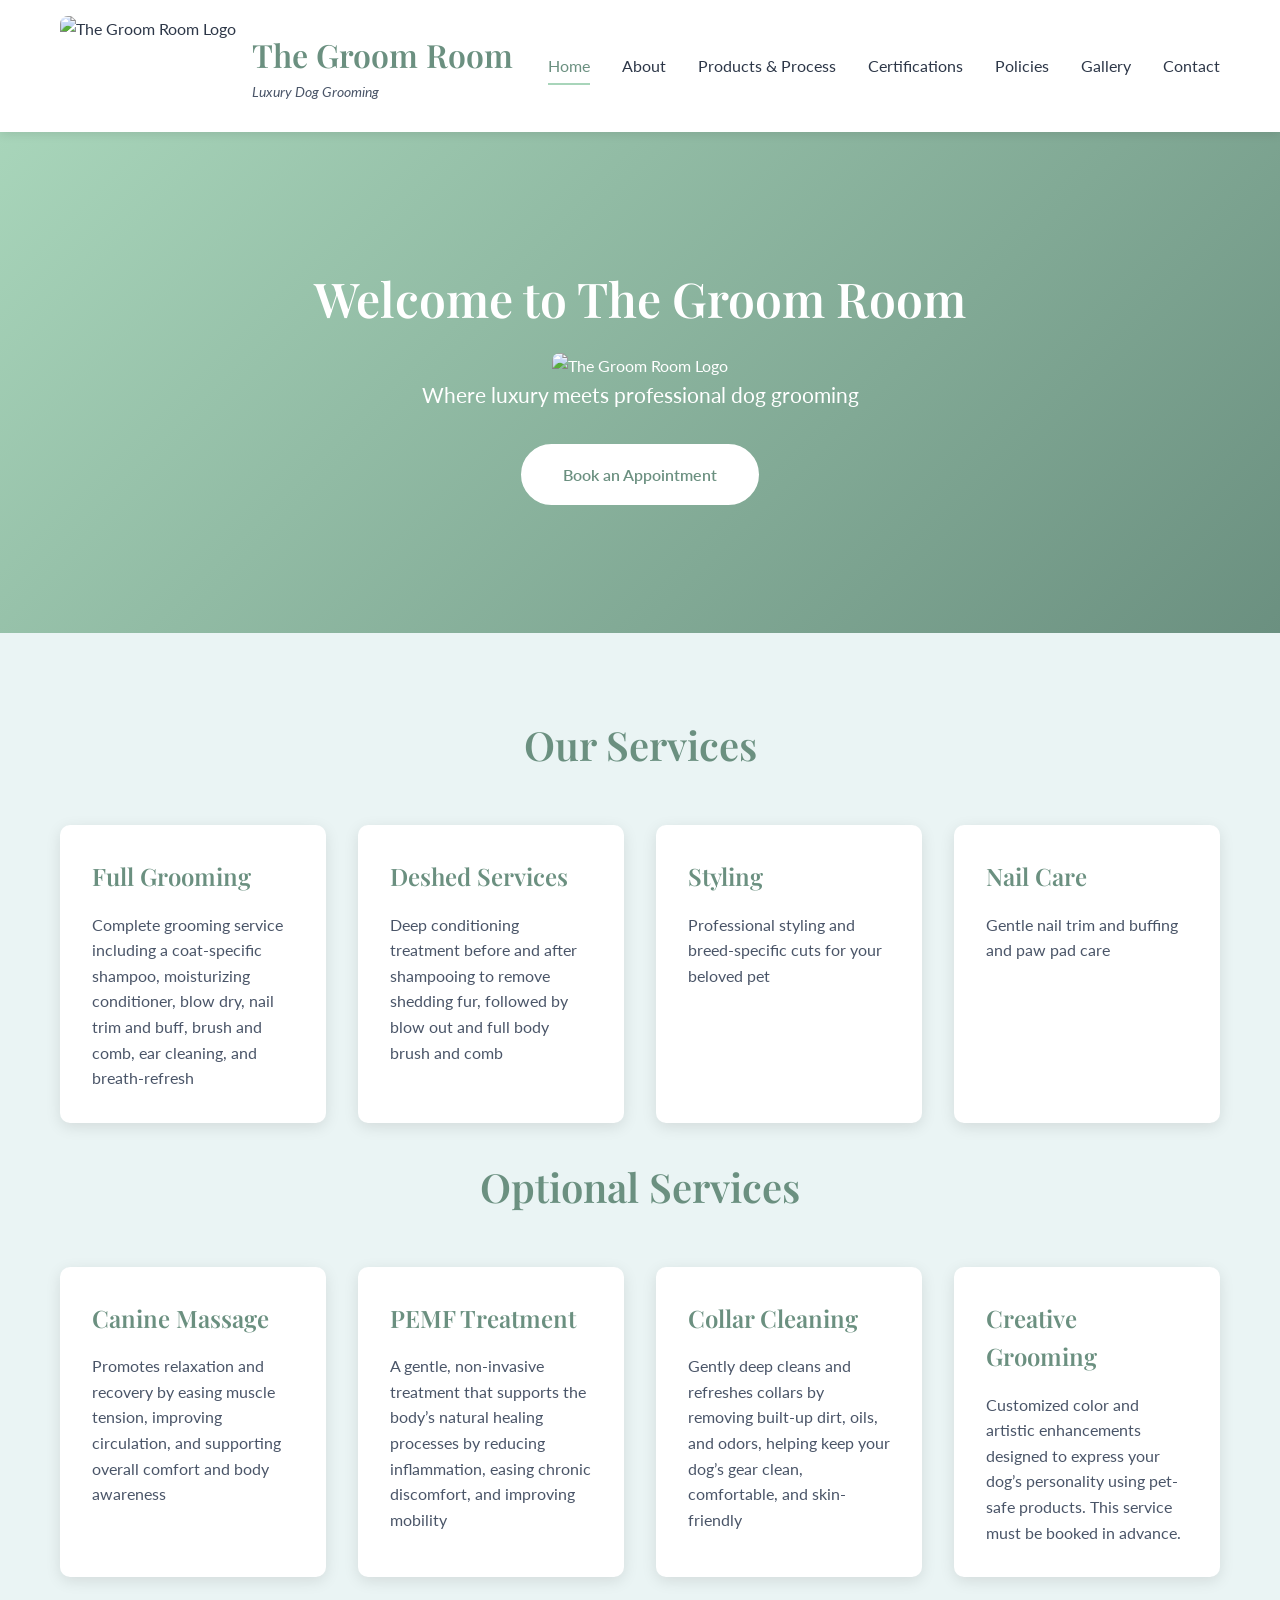
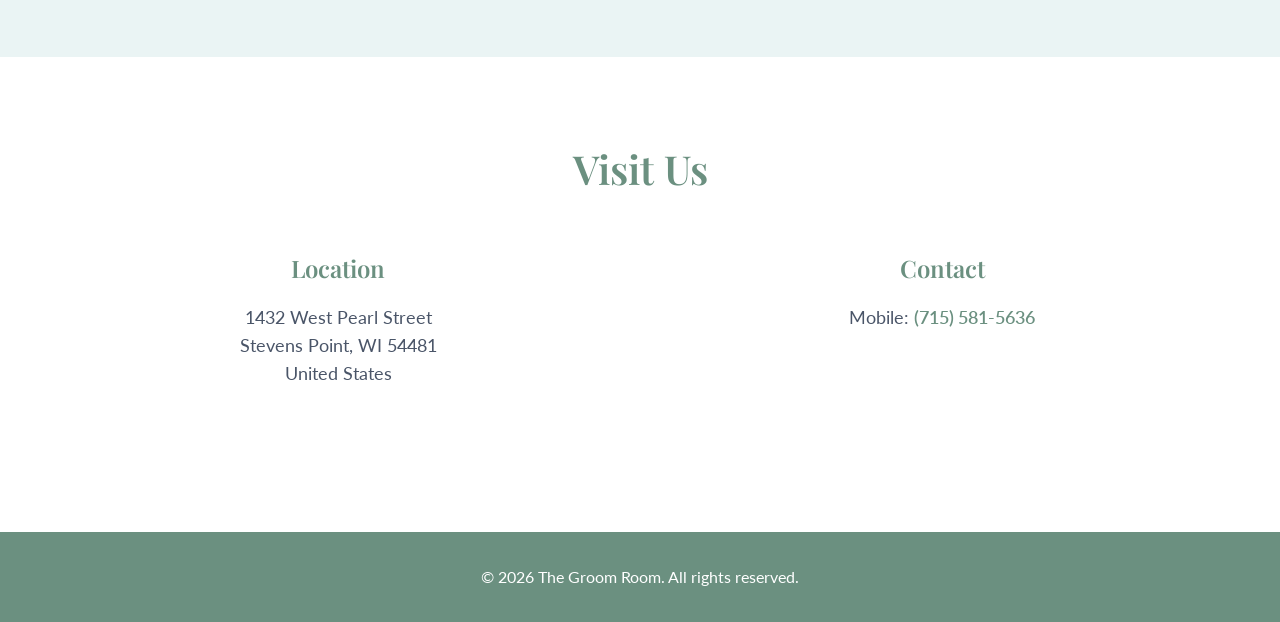
==== index.html @ 01d76e3a "Add files via upload" ====
<!DOCTYPE html>
<html lang="en">
<head>
    <meta charset="UTF-8">
    <meta name="viewport" content="width=device-width, initial-scale=1.0">
    <title>The Groom Room - Luxury Dog Grooming</title>
    <link rel="stylesheet" href="styles.css">
    <link href="https://fonts.googleapis.com/css2?family=Playfair+Display:wght@400;600;700&family=Lato:wght@300;400;700&display=swap" rel="stylesheet">
</head>
<body>
    <header>
        <div class="container">
            <div class="logo">
                <img src="Photos/Logo.jpg" alt="The Groom Room Logo" class="logo-img">
                <div class="logo-text">
                    <h1>The Groom Room</h1>
                    <p class="tagline">Luxury Dog Grooming</p>
                </div>
            </div>
            <nav>
                <ul>
                    <li><a href="index.html" class="active">Home</a></li>
                    <li><a href="about.html">About</a></li>
                    <li><a href="products.html">Products & Process</a></li>
                    <li><a href="certifications.html">Certifications</a></li>
                    <li><a href="policies.html">Policies</a></li>
                    <li><a href="gallery.html">Gallery</a></li>
                    <li><a href="contact.html">Contact</a></li>
                </ul>
            </nav>
        </div>
    </header>

    <section class="hero">
        <div class="hero-content">
            <h2>Welcome to The Groom Room</h2>
            <img src="Photos/Logo.jpg" alt="The Groom Room Logo" class="logo2-img">
            <p>Where luxury meets professional dog grooming</p>
            <a href="contact.html" class="btn">Book an Appointment</a>
        </div>
    </section>

    <section class="services">
        <div class="container">
            <h2>Our Services</h2>
            <div class="service-grid">
                <div class="service-card">
                    <h3>Full Grooming</h3>
                    <p>Complete grooming service including a coat-specific shampoo, moisturizing conditioner, blow dry, nail trim and buff, brush and comb, ear cleaning, and breath-refresh</p>
                </div>
                <div class="service-card">
                    <h3>Deshed Services</h3>
                    <p>Deep conditioning treatment before and after shampooing to remove shedding fur, followed by blow out and full body brush and comb</p>
                </div>
                <div class="service-card">
                    <h3>Styling</h3>
                    <p>Professional styling and breed-specific cuts for your beloved pet</p>
                </div>
                <div class="service-card">
                    <h3>Nail Care</h3>
                    <p>Gentle nail trim and buffing and paw pad care</p>
                </div>
            </div>

            <h2 style="margin-top: 32px;">Optional Services</h2>
            <div class="service-grid">
                <div class="service-card">
                    <h3>Canine Massage</h3>
                    <p>Promotes relaxation and recovery by easing muscle tension, improving circulation, and supporting overall comfort and body awareness</p>
                </div>
                <div class="service-card">
                    <h3>PEMF Treatment</h3>
                    <p>A gentle, non-invasive treatment that supports the body’s natural healing processes by reducing inflammation, easing chronic discomfort, and improving mobility</p>
                </div>
                <div class="service-card">
                    <h3>Collar Cleaning</h3>
                    <p>Gently deep cleans and refreshes collars by removing built-up dirt, oils, and odors, helping keep your dog’s gear clean, comfortable, and skin-friendly</p>
                </div>
                <div class="service-card">
                    <h3>Creative Grooming</h3>
                    <p>Customized color and artistic enhancements designed to express your dog’s personality using pet-safe products. This service must be booked in advance.</p>
                </div>
            </div>
        </div>
    </section>

    <section class="location">
        <div class="container">
            <h2>Visit Us</h2>
            <div class="location-info">
                <div class="address">
                    <h3>Location</h3>
                    <p>1432 West Pearl Street<br>
                    Stevens Point, WI 54481<br>
                    United States</p>
                </div>
                <div class="phone">
                    <h3>Contact</h3>
                    <p>Mobile: <a href="tel:+17155815636">(715) 581-5636</a></p>
                </div>
            </div>
        </div>
    </section>

    <footer>
        <div class="container">
            <p>&copy; 2026 The Groom Room. All rights reserved.</p>
        </div>
    </footer>
</body>
</html>
---- styles.css ----
/* Reset and Base Styles */
* {
    margin: 0;
    padding: 0;
    box-sizing: border-box;
}

:root {
    --primary-green: #a8d5ba;
    --dark-green: #6b9080;
    --light-green: #d4e8dd;
    --lightest-green: #eaf4f4;
    --text-dark: #2d3748;
    --text-light: #4a5568;
    --white: #ffffff;
    --shadow: rgba(0, 0, 0, 0.1);
}

body {
    font-family: 'Lato', sans-serif;
    color: var(--text-dark);
    line-height: 1.6;
    background-color: var(--white);
}

h1, h2, h3, h4, h5, h6 {
    font-family: 'Playfair Display', serif;
    font-weight: 600;
    color: var(--text-dark);
}

.container {
    max-width: 1200px;
    margin: 0 auto;
    padding: 0 20px;
}

/* Header */
header {
    background-color: var(--white);
    box-shadow: 0 2px 10px var(--shadow);
    position: sticky;
    top: 0;
    z-index: 1000;
    padding: 1rem 0;
}

header .container {
    display: flex;
    justify-content: space-between;
    align-items: center;
}

.about-img {
    width: 700px;   /* or any value */
    height: auto;
        display: block;
    margin-left: auto;
    margin-right: auto;
}

.logo {
    display: flex;
    align-items: center;
    gap: 1rem;
}

.logo-img {
    height: 100px;
    width: auto;
    border-radius: 8px;
}
.logo2-img {
    height: 500px;
    width: auto;
    border-radius: 8px;
}
.logo-text h1 {
    font-size: 2rem;
    color: var(--dark-green);
    margin-bottom: 0;
}

.tagline {
    font-size: 0.9rem;
    color: var(--text-light);
    font-style: italic;
}

nav ul {
    list-style: none;
    display: flex;
    gap: 2rem;
}

nav a {
    text-decoration: none;
    color: var(--text-dark);
    font-weight: 400;
    transition: color 0.3s;
    padding: 0.5rem 0;
}

nav a:hover,
nav a.active {
    color: var(--dark-green);
    border-bottom: 2px solid var(--primary-green);
}

/* Hero Section */
.hero {
    background: linear-gradient(135deg, var(--primary-green) 0%, var(--dark-green) 100%);
    color: var(--white);
    padding: 8rem 2rem;
    text-align: center;
}

.hero-content h2 {
    font-size: 3rem;
    margin-bottom: 1rem;
    color: var(--white);
}

.hero-content p {
    font-size: 1.3rem;
    margin-bottom: 2rem;
}

/* Buttons */
.btn {
    display: inline-block;
    background-color: var(--white);
    color: var(--dark-green);
    padding: 1rem 2.5rem;
    text-decoration: none;
    border-radius: 50px;
    font-weight: 600;
    transition: all 0.3s;
    border: 2px solid var(--white);
}

.btn:hover {
    background-color: transparent;
    color: var(--white);
    transform: translateY(-2px);
}

/* Services Section */
.services {
    padding: 5rem 0;
    background-color: var(--lightest-green);
}

.services h2 {
    text-align: center;
    font-size: 2.5rem;
    margin-bottom: 3rem;
    color: var(--dark-green);
}

.service-grid {
    display: grid;
    grid-template-columns: repeat(auto-fit, minmax(250px, 1fr));
    gap: 2rem;
}

.service-card {
    background-color: var(--white);
    padding: 2rem;
    border-radius: 10px;
    box-shadow: 0 4px 15px var(--shadow);
    transition: transform 0.3s;
}

.service-card:hover {
    transform: translateY(-5px);
}

.service-card h3 {
    color: var(--dark-green);
    margin-bottom: 1rem;
    font-size: 1.5rem;
}

.service-card p {
    color: var(--text-light);
}

/* Location Section */
.location {
    padding: 5rem 0;
    background-color: var(--white);
}

.location h2 {
    text-align: center;
    font-size: 2.5rem;
    margin-bottom: 3rem;
    color: var(--dark-green);
}

.location-info {
    display: grid;
    grid-template-columns: repeat(auto-fit, minmax(300px, 1fr));
    gap: 3rem;
    text-align: center;
}

.location-info h3 {
    color: var(--dark-green);
    margin-bottom: 1rem;
    font-size: 1.5rem;
}

.location-info p {
    color: var(--text-light);
    font-size: 1.1rem;
}

.location-info a {
    color: var(--dark-green);
    text-decoration: none;
    font-weight: 600;
}

.location-info a:hover {
    color: var(--primary-green);
}

/* Page Header */
.page-header {
    background: linear-gradient(135deg, var(--primary-green) 0%, var(--dark-green) 100%);
    color: var(--white);
    padding: 4rem 2rem;
    text-align: center;
}

.page-header h1 {
    font-size: 2.5rem;
    color: var(--white);
}

/* Content Section */
.content {
    padding: 5rem 0;
}

.content h2 {
    color: var(--dark-green);
    font-size: 2rem;
    margin: 2rem 0 1.5rem;
}

.content p {
    color: var(--text-light);
    margin-bottom: 1.5rem;
    line-height: 1.8;
}

/* About Page */
.about-content {
    max-width: 900px;
    margin: 0 auto;
}

.about-text {
    font-size: 1.1rem;
}

.features-list {
    list-style: none;
    padding-left: 0;
}

.features-list li {
    padding: 0.8rem 0;
    padding-left: 2rem;
    position: relative;
    color: var(--text-light);
}

.features-list li:before {
    content: "✓";
    position: absolute;
    left: 0;
    color: var(--primary-green);
    font-weight: bold;
    font-size: 1.2rem;
}

/* Products & Process Page */
.product-grid {
    display: grid;
    grid-template-columns: repeat(auto-fit, minmax(280px, 1fr));
    gap: 2rem;
    margin-bottom: 4rem;
}

.product-card {
    background-color: var(--lightest-green);
    padding: 2rem;
    border-radius: 10px;
    border-left: 4px solid var(--primary-green);
}

.product-card h3 {
    color: var(--dark-green);
    margin-bottom: 1rem;
}

.process-title {
    text-align: center;
    margin-top: 4rem;
}

.process-steps {
    max-width: 900px;
    margin: 3rem auto;
}

.step {
    display: flex;
    gap: 2rem;
    margin-bottom: 2.5rem;
    align-items: flex-start;
}

.step-number {
    background: linear-gradient(135deg, var(--primary-green) 0%, var(--dark-green) 100%);
    color: var(--white);
    width: 50px;
    height: 50px;
    border-radius: 50%;
    display: flex;
    align-items: center;
    justify-content: center;
    font-size: 1.5rem;
    font-weight: bold;
    flex-shrink: 0;
}

.step-content h3 {
    color: var(--dark-green);
    margin-bottom: 0.5rem;
}

.step-content p {
    margin-bottom: 0;
}

.quality-commitment {
    background-color: var(--lightest-green);
    padding: 3rem;
    border-radius: 10px;
    margin-top: 4rem;
    border-left: 4px solid var(--dark-green);
}

/* Certifications Page */
.intro-text {
    max-width: 900px;
    margin: 0 auto 3rem;
    text-align: center;
    font-size: 1.1rem;
}

.certifications-grid {
    display: grid;
    grid-template-columns: repeat(auto-fit, minmax(350px, 1fr));
    gap: 2rem;
    margin-bottom: 4rem;
}

.cert-card {
    background-color: var(--white);
    padding: 2rem;
    border-radius: 10px;
    box-shadow: 0 4px 15px var(--shadow);
    border-top: 4px solid var(--primary-green);
}

.cert-card h3 {
    color: var(--dark-green);
    margin-bottom: 0.5rem;
    font-size: 1.3rem;
}

.cert-card p:first-of-type {
    color: var(--dark-green);
    font-weight: 600;
    margin-bottom: 1rem;
}

.education-section,
.memberships {
    max-width: 900px;
    margin: 3rem auto;
}

/* Contact Page */
.contact-layout {
    display: grid;
    grid-template-columns: 1fr 1.5fr;
    gap: 4rem;
    max-width: 1100px;
    margin: 0 auto;
}

.contact-info h2 {
    color: var(--dark-green);
    margin-bottom: 1rem;
}

.contact-details {
    margin-top: 3rem;
}

.contact-item {
    margin-bottom: 2rem;
}

.contact-item h3 {
    color: var(--dark-green);
    margin-bottom: 0.5rem;
    font-size: 1.2rem;
}

.contact-item a {
    color: var(--dark-green);
    text-decoration: none;
    font-weight: 600;
}

.contact-item a:hover {
    color: var(--primary-green);
}

/* Contact Form */
.contact-form-container {
    background-color: var(--lightest-green);
    padding: 2.5rem;
    border-radius: 10px;
}

.contact-form-container h2 {
    color: var(--dark-green);
    margin-bottom: 1.5rem;
}

.form-group {
    margin-bottom: 1.5rem;
}

.form-group label {
    display: block;
    margin-bottom: 0.5rem;
    color: var(--text-dark);
    font-weight: 500;
}

.form-group input,
.form-group select,
.form-group textarea {
    width: 100%;
    padding: 0.8rem;
    border: 1px solid var(--primary-green);
    border-radius: 5px;
    font-family: 'Lato', sans-serif;
    font-size: 1rem;
    background-color: var(--white);
}

.form-group input:focus,
.form-group select:focus,
.form-group textarea:focus {
    outline: none;
    border-color: var(--dark-green);
    box-shadow: 0 0 0 3px rgba(168, 213, 186, 0.3);
}

.contact-form .btn {
    width: 100%;
    background-color: var(--dark-green);
    color: var(--white);
    border: 2px solid var(--dark-green);
    cursor: pointer;
    font-size: 1.1rem;
}

.contact-form .btn:hover {
    background-color: var(--primary-green);
    border-color: var(--primary-green);
}

.form-message {
    margin-top: 1.5rem;
    padding: 1rem;
    border-radius: 5px;
    display: none;
}

.form-message.success {
    background-color: var(--light-green);
    color: var(--dark-green);
    border: 1px solid var(--primary-green);
}

/* Facebook Message Section */
.facebook-message-box {
    text-align: center;
    padding: 3rem 2rem;
    background-color: var(--white);
    border-radius: 8px;
    margin: 2rem 0;
}

.facebook-message-intro {
    color: var(--text-light);
    margin-bottom: 2rem;
    font-size: 1.1rem;
}

.facebook-btn {
    background: linear-gradient(135deg, #1877f2 0%, #0d5dbf 100%);
    color: var(--white);
    border: 2px solid #1877f2;
    padding: 1.2rem 3rem;
    font-size: 1.1rem;
    display: inline-block;
}

.facebook-btn:hover {
    background: linear-gradient(135deg, #0d5dbf 0%, #1877f2 100%);
    transform: translateY(-2px);
}

.contact-alternative {
    text-align: center;
    padding: 2rem;
    background-color: var(--lightest-green);
    border-radius: 8px;
    margin-top: 2rem;
}

.contact-alternative p {
    margin: 0;
    color: var(--text-dark);
    font-size: 1.05rem;
}

.contact-alternative a {
    color: var(--dark-green);
    font-weight: 600;
    text-decoration: none;
}

.contact-alternative a:hover {
    color: var(--primary-green);
}

/* Footer */
footer {
    background-color: var(--dark-green);
    color: var(--white);
    text-align: center;
    padding: 2rem 0;
    margin-top: 4rem;
}

footer p {
    margin: 0;
    color: var(--white);
}

/* Responsive Design */
@media (max-width: 768px) {
    header .container {
        flex-direction: column;
        gap: 1rem;
    }

    nav ul {
        flex-wrap: wrap;
        justify-content: center;
        gap: 1rem;
    }

    .hero-content h2 {
        font-size: 2rem;
    }

    .hero-content p {
        font-size: 1.1rem;
    }

    .service-grid,
    .product-grid,
    .certifications-grid {
        grid-template-columns: 1fr;
    }

    .location-info {
        grid-template-columns: 1fr;
    }

    .contact-layout {
        grid-template-columns: 1fr;
        gap: 2rem;
    }

    .step {
        flex-direction: column;
        gap: 1rem;
    }
}

@media (max-width: 480px) {
    .logo-img {
        height: 45px;
    }
    
    .logo-text h1 {
        font-size: 1.5rem;
    }

    .hero {
        padding: 4rem 1rem;
    }

    .hero-content h2 {
        font-size: 1.5rem;
    }

    nav ul {
        gap: 0.5rem;
    }

    nav a {
        font-size: 0.9rem;
    }
}

/* Policies Page */
.policies-content {
    max-width: 900px;
    margin: 0 auto;
}

.policy-section {
    margin-bottom: 4rem;
}

.policy-item {
    display: flex;
    gap: 1.5rem;
    margin-bottom: 2rem;
    align-items: flex-start;
}

.policy-number {
    background: linear-gradient(135deg, var(--primary-green) 0%, var(--dark-green) 100%);
    color: var(--white);
    width: 45px;
    height: 45px;
    border-radius: 50%;
    display: flex;
    align-items: center;
    justify-content: center;
    font-size: 1.3rem;
    font-weight: bold;
    flex-shrink: 0;
}

.policy-text p {
    margin: 0;
    color: var(--text-light);
    line-height: 1.8;
}

.policy-update {
    background-color: var(--lightest-green);
    padding: 3rem;
    border-radius: 10px;
    border-left: 4px solid var(--dark-green);
}

.policy-update h2 {
    color: var(--dark-green);
    margin-bottom: 1rem;
}

.policy-intro {
    color: var(--text-dark);
    font-weight: 500;
    margin-bottom: 2rem;
}

.policy-update-item {
    margin-bottom: 2rem;
}

.policy-update-item h3 {
    color: var(--dark-green);
    margin-bottom: 0.5rem;
    font-size: 1.2rem;
}

.policy-update-item p {
    color: var(--text-light);
    margin: 0;
}

.policy-note {
    background-color: var(--light-green);
    padding: 1.5rem;
    border-radius: 8px;
    margin-top: 2rem;
}

.policy-note p {
    margin: 0;
    color: var(--text-dark);
    font-style: italic;
}

/* Gallery Page */
.gallery-intro {
    text-align: center;
    max-width: 800px;
    margin: 0 auto 3rem;
    font-size: 1.1rem;
    color: var(--text-light);
}

.gallery-grid {
    display: grid;
    grid-template-columns: repeat(auto-fill, minmax(300px, 1fr));
    gap: 2rem;
    margin-bottom: 4rem;
}

.gallery-item {
    background-color: var(--white);
    border-radius: 10px;
    overflow: hidden;
    box-shadow: 0 4px 15px var(--shadow);
    transition: transform 0.3s;
}

.gallery-item:hover {
    transform: translateY(-5px);
}
.gallery-placeholder {
    height: 300px;
    overflow: hidden;
}

.gallery-placeholder img {
    width: 100%;
    height: 100%;
    object-fit: cover;
    object-position: center;
    display: block;
}

.gallery-placeholder2 img {
    width: 100%;
    height: 100%;
    object-fit: cover;
    object-position: center top;
    display: block;
}

.gallery-caption {
    padding: 1.5rem;
    background-color: var(--white);
}

.gallery-caption p {
    margin: 0;
    color: var(--text-light);
    text-align: center;
}

.gallery-note {
    background-color: var(--lightest-green);
    padding: 3rem;
    border-radius: 10px;
    text-align: center;
    border-left: 4px solid var(--primary-green);
}

.gallery-note h2 {
    color: var(--dark-green);
    margin-bottom: 1rem;
}

.gallery-note p {
    color: var(--text-light);
    margin: 0;
}

.gallery-note a {
    color: var(--dark-green);
    font-weight: 600;
    text-decoration: none;
}

.gallery-note a:hover {
    color: var(--primary-green);
}

.btn-dark {
    background-color: var(--dark-green);
    color: var(--white);
    border-color: var(--dark-green);
}

.btn-dark:hover {
    background-color: transparent;
    color: var(--dark-green);
}

/* Meet Your Groomer Page */
.groomer-grid {
    display: grid;
    grid-template-columns: repeat(auto-fit, minmax(300px, 1fr));
    gap: 3rem;
    margin-top: 2rem;
}

.groomer-card {
    background-color: var(--white);
    border-radius: 10px;
    box-shadow: 0 4px 15px var(--shadow);
    overflow: hidden;
    text-align: center;
}

.groomer-img-wrapper {
    width: 100%;
    height: 300px;
    background-color: var(--lightest-green);
    display: flex;
    align-items: center;
    justify-content: center;
    overflow: hidden;
}

.groomer-img {
    width: auto;
    height: 100%;
    object-fit: cover;
    display: block;
}

.groomer-img-placeholder {
    color: var(--text-light);
    font-style: italic;
    font-size: 0.95rem;
}

.groomer-info {
    padding: 2rem;
    text-align: left;
}

.groomer-info h2 {
    color: var(--dark-green);
    margin-bottom: 1rem;
}

/* Reviews Section */
.reviews-section {
    margin-top: 4rem;
    padding-top: 3rem;
    border-top: 2px solid var(--light-green);
}

.reviews-section h2 {
    color: var(--dark-green);
    text-align: center;
    font-size: 2rem;
    margin-bottom: 0.5rem;
}

.reviews-intro {
    text-align: center;
    color: var(--text-light);
    font-size: 1.1rem;
    margin-bottom: 3rem;
}

.reviews-grid {
    display: grid;
    grid-template-columns: repeat(auto-fit, minmax(300px, 1fr));
    gap: 2rem;
    margin-bottom: 2rem;
}

.review-card {
    background-color: var(--white);
    padding: 2rem;
    border-radius: 10px;
    box-shadow: 0 4px 15px var(--shadow);
    border-left: 4px solid var(--primary-green);
    transition: transform 0.3s;
}

.review-card:hover {
    transform: translateY(-3px);
}

.review-stars {
    color: var(--primary-green);
    font-size: 1.2rem;
    margin-bottom: 1rem;
}

.review-text {
    color: var(--text-light);
    font-style: italic;
    line-height: 1.6;
    margin-bottom: 1rem;
}

.review-author {
    color: var(--dark-green);
    font-weight: 600;
    text-align: right;
    margin: 0;
}

.reviews-footer {
    background-color: var(--lightest-green);
    padding: 2rem;
    border-radius: 8px;
    text-align: center;
    margin-top: 2rem;
}

.reviews-footer p {
    margin: 0;
    color: var(--text-dark);
}

.reviews-footer a {
    color: var(--dark-green);
    font-weight: 600;
    text-decoration: none;
}

.reviews-footer a:hover {
    color: var(--primary-green);
}
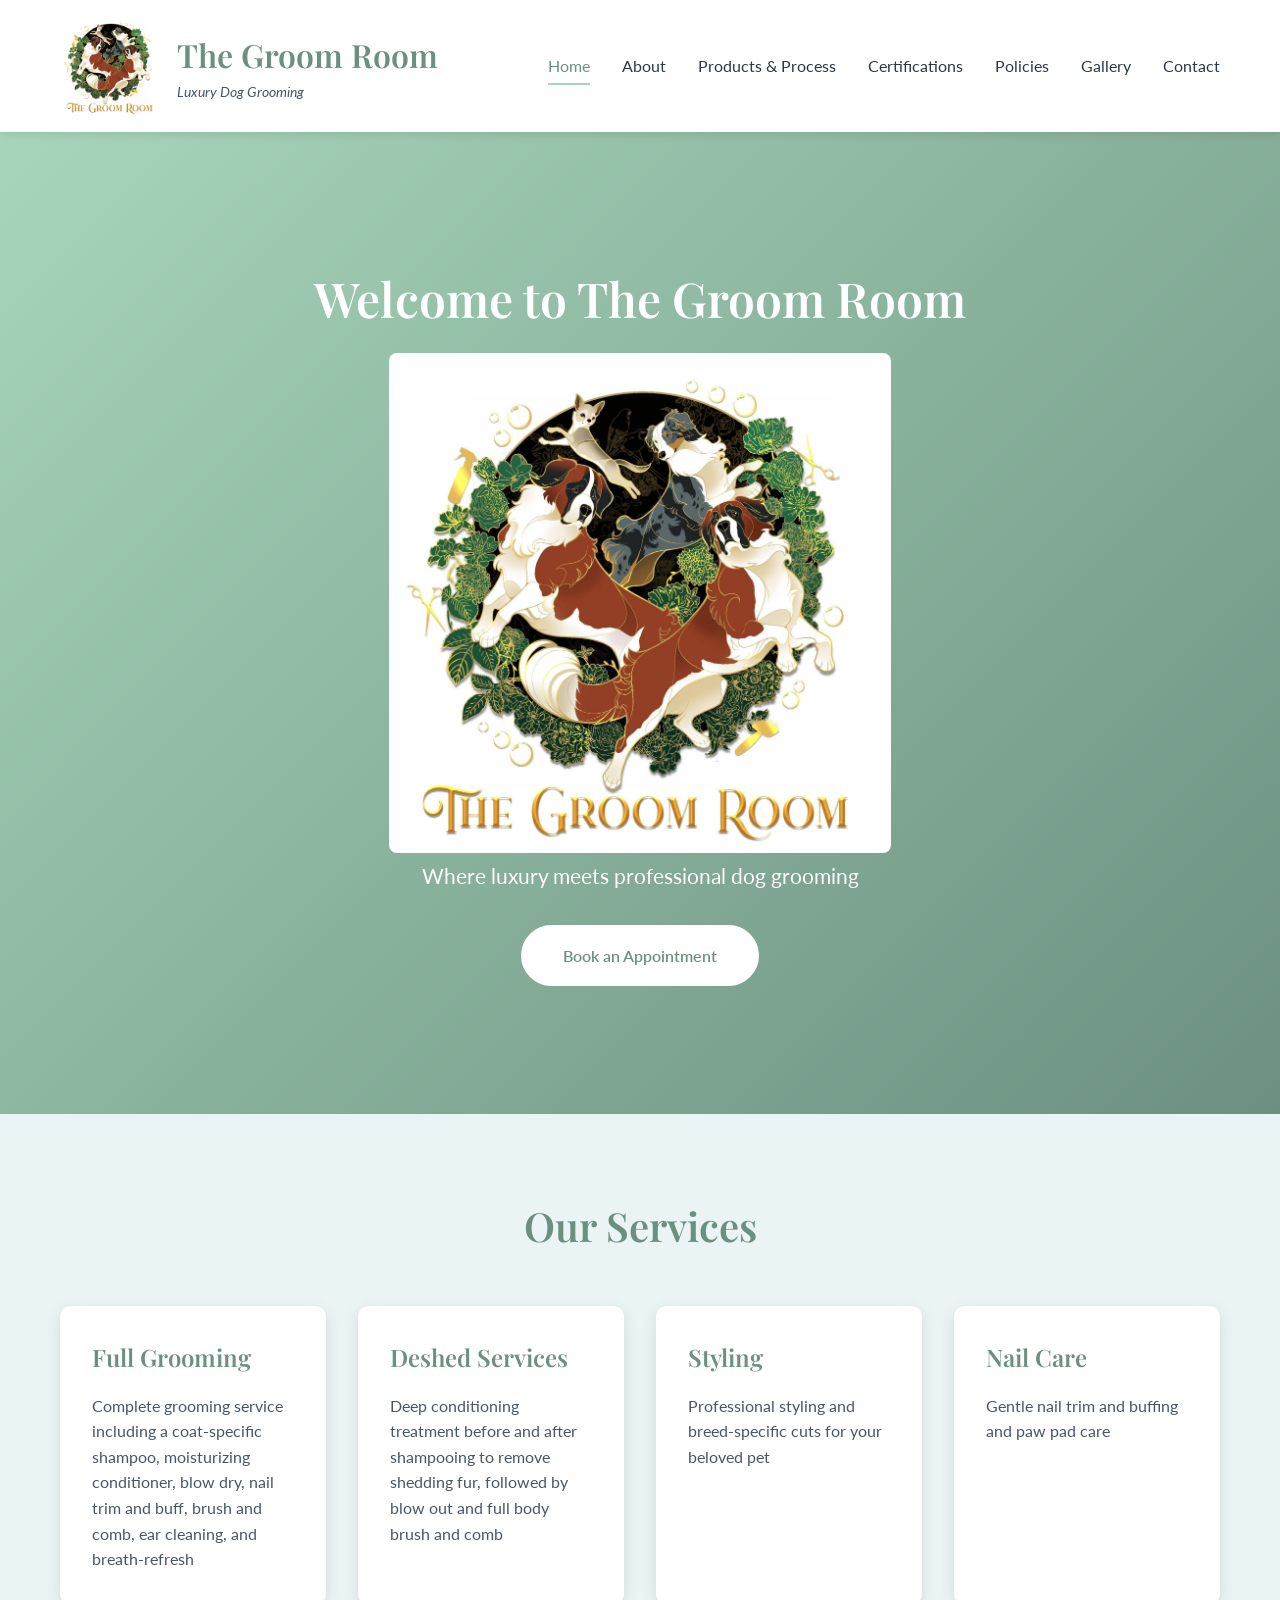
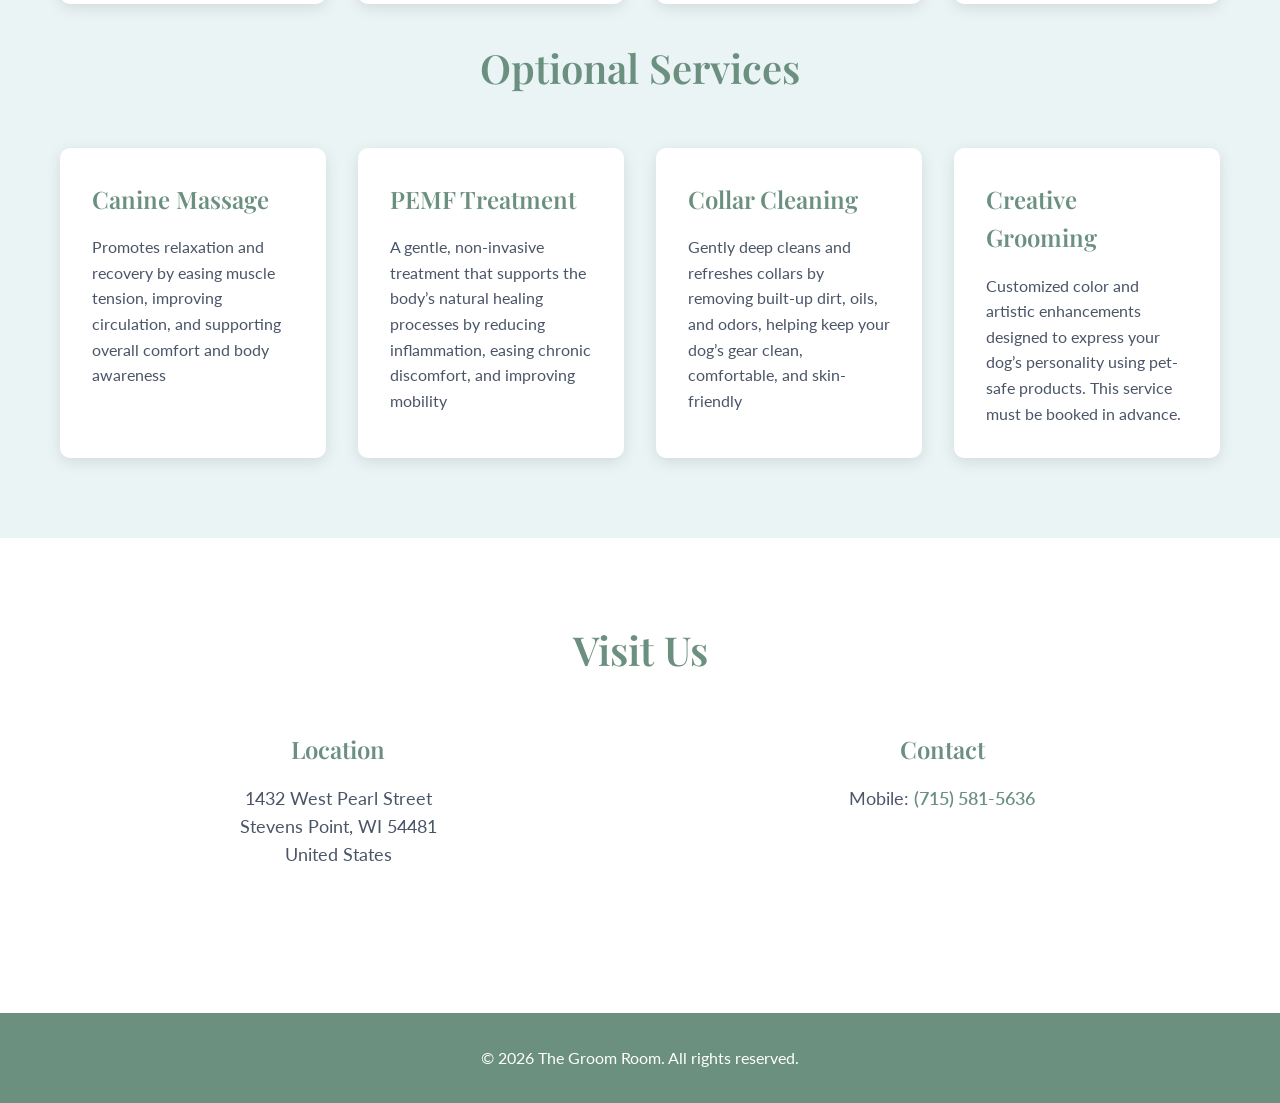
==== commit 93cf406a: "Update index.html" ====
--- a/index.html
+++ b/index.html
@@ -11,7 +11,7 @@
     <header>
         <div class="container">
             <div class="logo">
-                <img src="Photos/Logo.jpg" alt="The Groom Room Logo" class="logo-img">
+                <img src="Photos/logo.jpg" alt="The Groom Room Logo" class="logo-img">
                 <div class="logo-text">
                     <h1>The Groom Room</h1>
                     <p class="tagline">Luxury Dog Grooming</p>
@@ -34,7 +34,7 @@
     <section class="hero">
         <div class="hero-content">
             <h2>Welcome to The Groom Room</h2>
-            <img src="Photos/Logo.jpg" alt="The Groom Room Logo" class="logo2-img">
+            <img src="Photos/logo.jpg" alt="The Groom Room Logo" class="logo2-img">
             <p>Where luxury meets professional dog grooming</p>
             <a href="contact.html" class="btn">Book an Appointment</a>
         </div>
